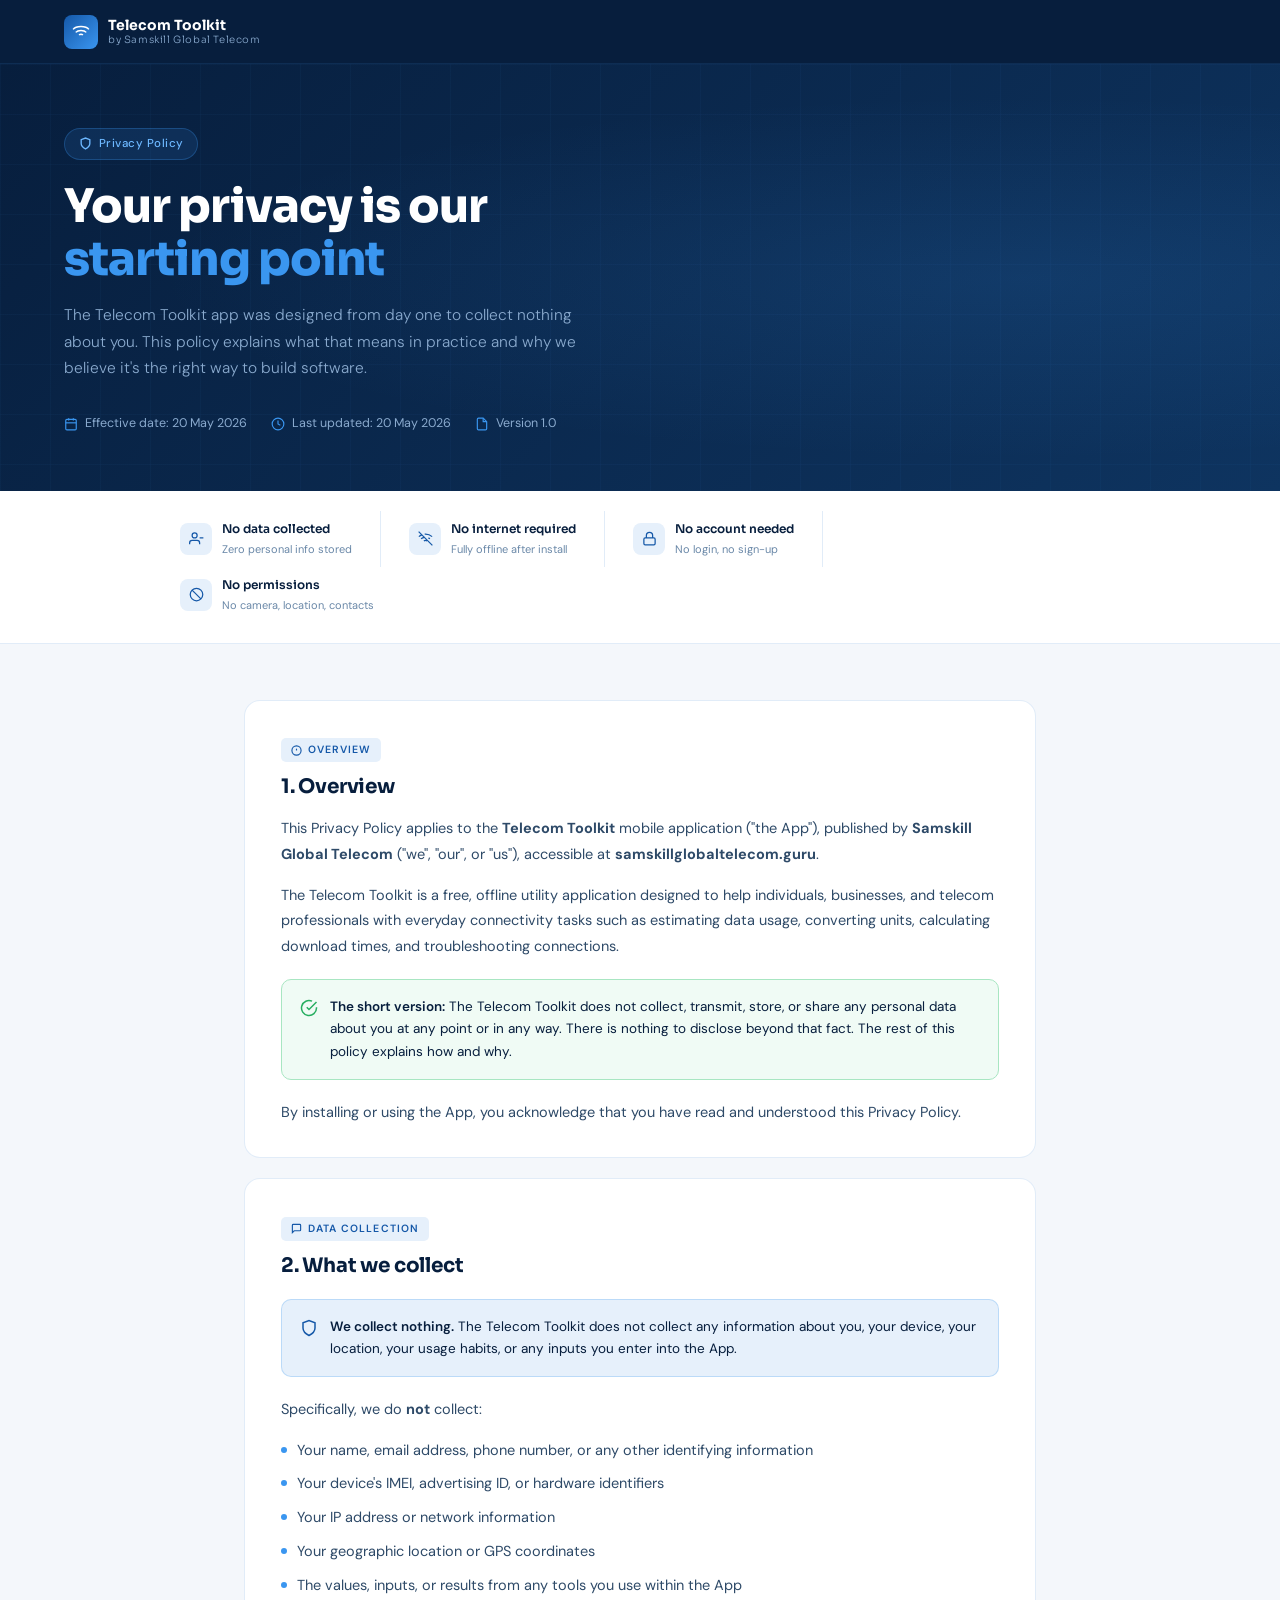
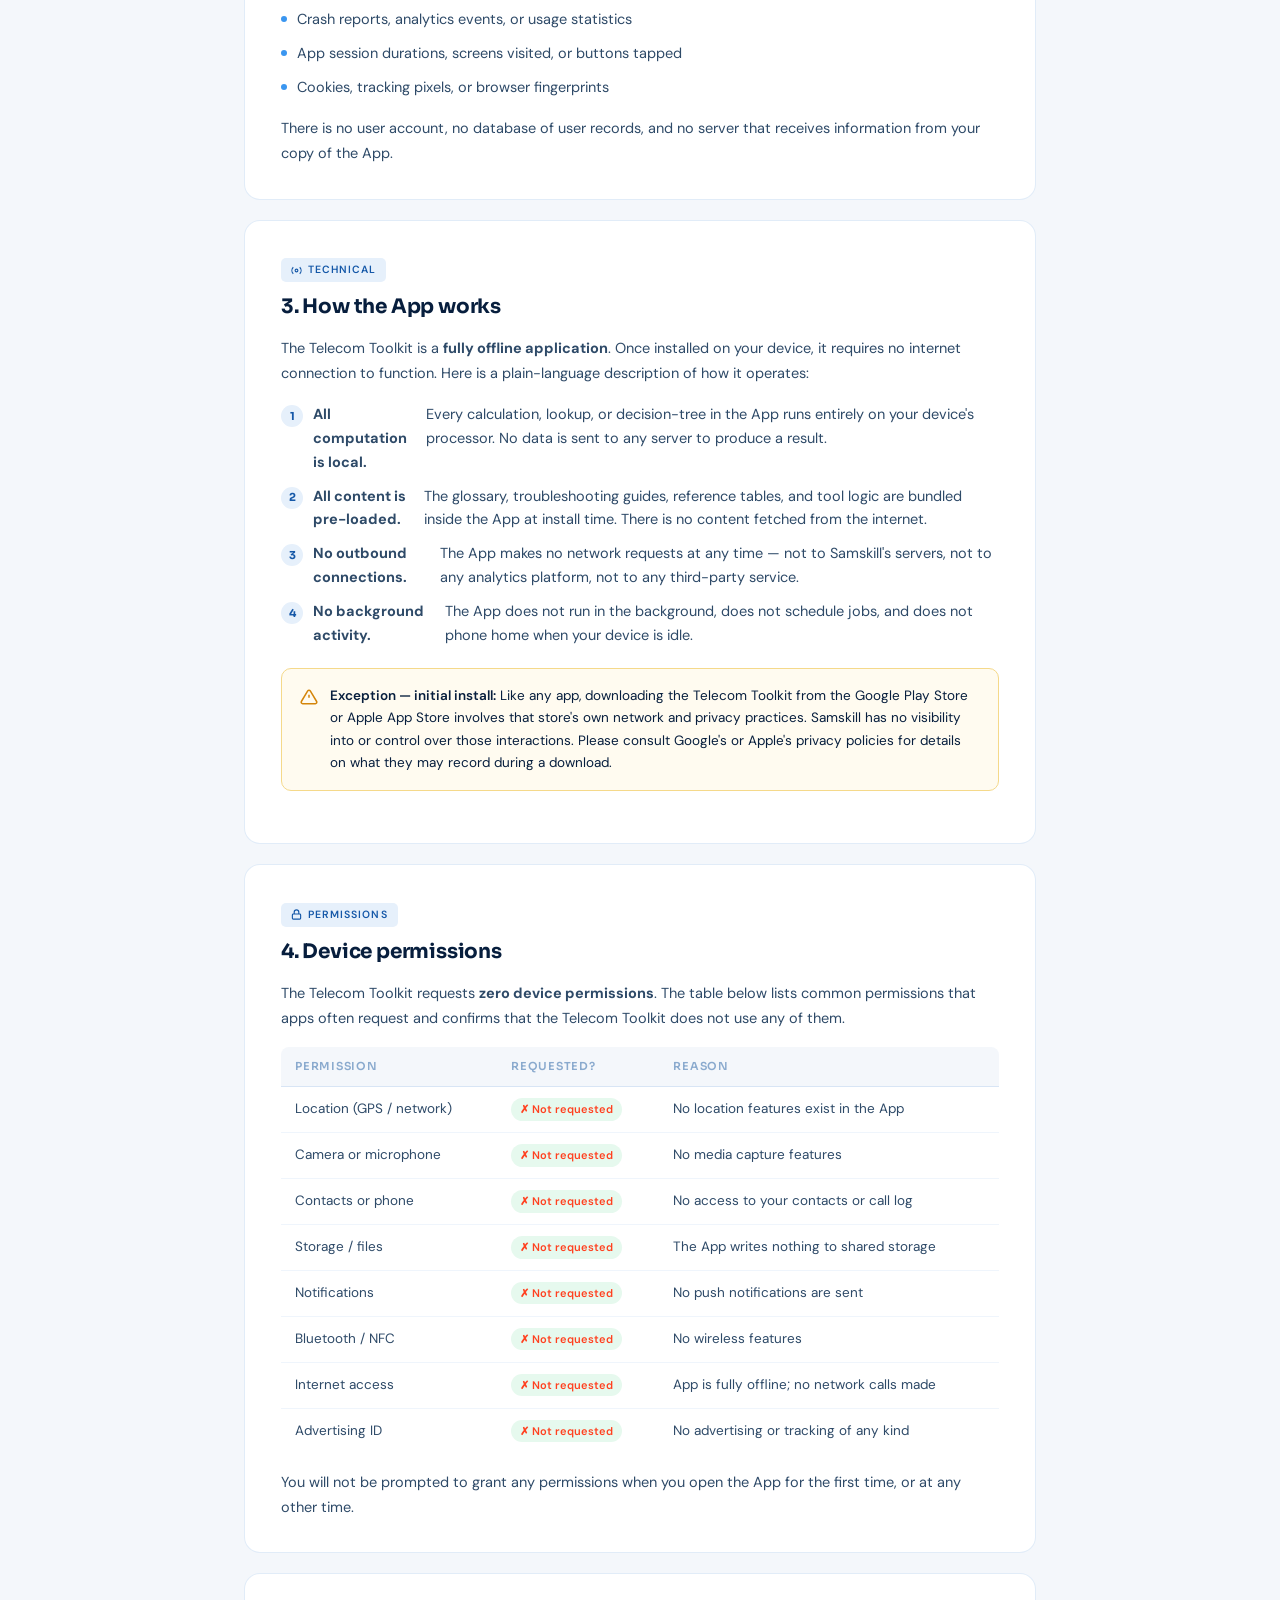
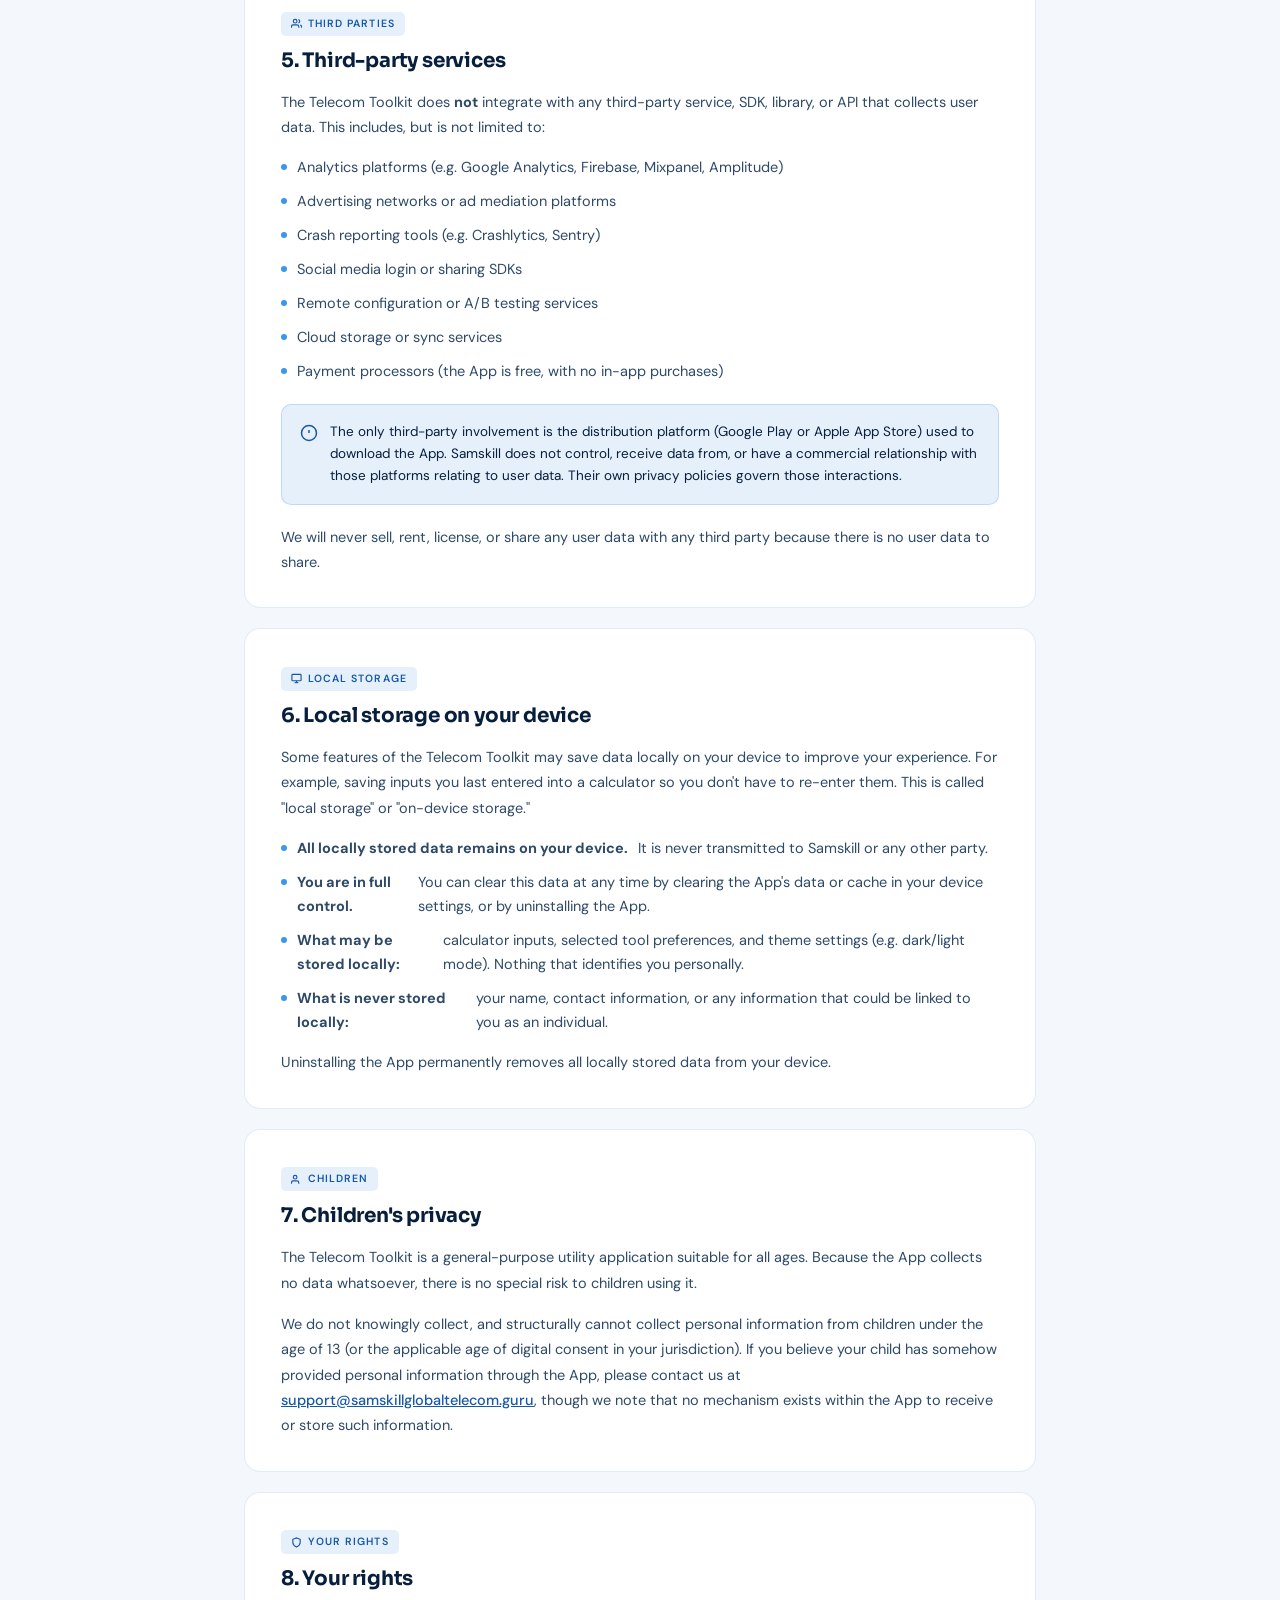
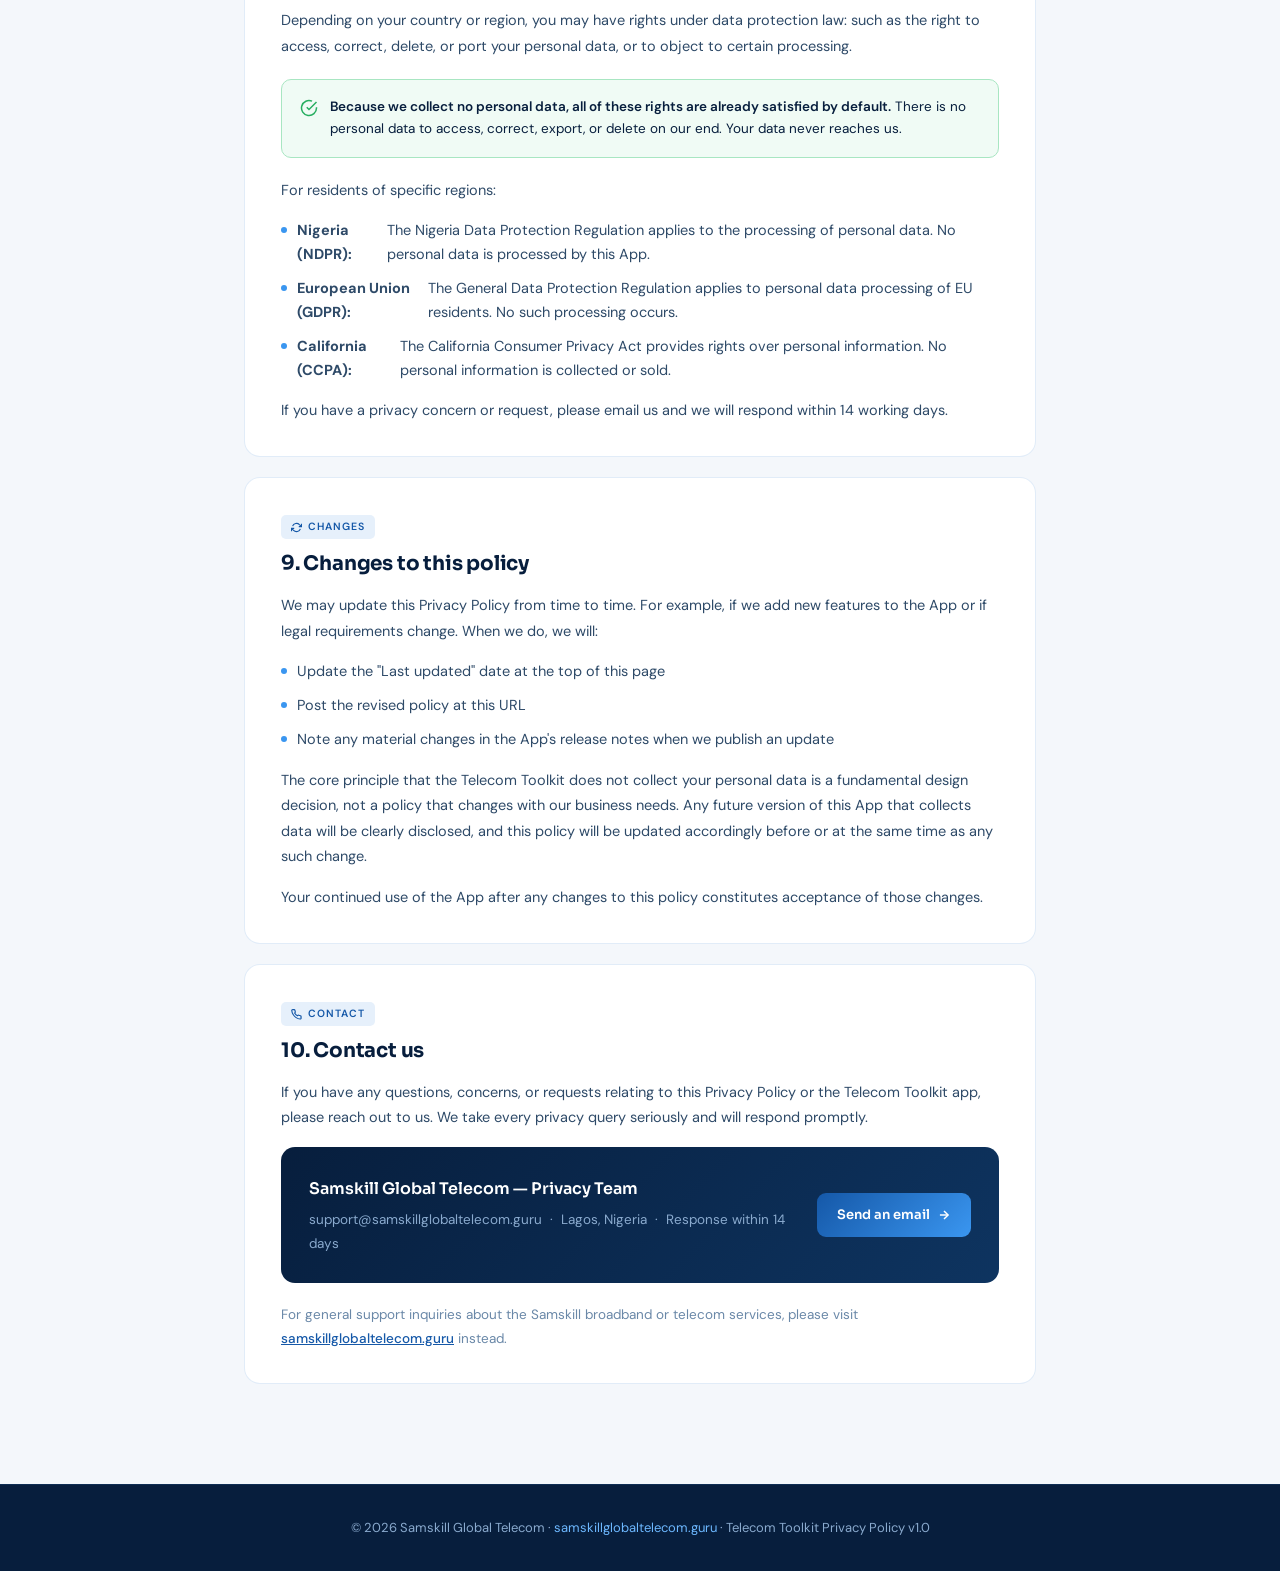
==== telecom-toolkit/privacy-policy.html @ 07af1a83 "Add files via upload" ====
<!doctype html>
<html lang="en">
  <head>
    <meta charset="UTF-8" />
    <meta name="viewport" content="width=device-width, initial-scale=1.0" />
    <title>Privacy Policy — Telecom Toolkit by Samskill Global Telecom</title>
    <link rel="preconnect" href="https://fonts.googleapis.com" />
    <link
      href="https://fonts.googleapis.com/css2?family=Sora:wght@300;400;500;600;700;800&family=DM+Sans:ital,wght@0,300;0,400;0,500;1,300&display=swap"
      rel="stylesheet"
    />
    <style>
      :root {
        --navy: #071e3d;
        --navy-mid: #0e3460;
        --blue: #1558a8;
        --blue-bright: #2373cc;
        --accent: #3a96f0;
        --accent-light: #6db8ff;
        --white: #ffffff;
        --off-white: #f4f7fb;
        --pale-blue: #e6f0fb;
        --text-body: #2e4a68;
        --text-muted: #8aaace;
        --border: rgba(53, 130, 210, 0.15);
        --green: #3ed97e;
      }

      *,
      *::before,
      *::after {
        box-sizing: border-box;
        margin: 0;
        padding: 0;
      }
      html {
        scroll-behavior: smooth;
      }

      body {
        font-family: "DM Sans", sans-serif;
        background: var(--off-white);
        color: var(--text-body);
        line-height: 1.7;
        overflow-x: hidden;
      }

      h1,
      h2,
      h3,
      h4,
      h5 {
        font-family: "Sora", sans-serif;
      }

      /* ── NAV ── */
      nav {
        background: var(--navy);
        padding: 0 5%;
        height: 64px;
        display: flex;
        align-items: center;
        justify-content: space-between;
        border-bottom: 1px solid var(--border);
        position: sticky;
        top: 0;
        z-index: 50;
      }
      .nav-logo {
        display: flex;
        align-items: center;
        gap: 10px;
        text-decoration: none;
      }
      .nav-logo-icon {
        width: 34px;
        height: 34px;
        border-radius: 8px;
        background: linear-gradient(135deg, var(--blue), var(--accent));
        display: flex;
        align-items: center;
        justify-content: center;
      }
      .nav-logo-icon svg {
        width: 18px;
        height: 18px;
        stroke: white;
        fill: none;
        stroke-width: 2;
      }
      .nav-logo-text {
        font-family: "Sora", sans-serif;
        font-size: 14px;
        font-weight: 700;
        color: white;
        line-height: 1.2;
      }
      .nav-logo-text span {
        display: block;
        font-size: 10px;
        font-weight: 300;
        color: var(--text-muted);
        letter-spacing: 0.06em;
      }
      .nav-back {
        display: flex;
        align-items: center;
        gap: 6px;
        font-size: 13px;
        color: var(--text-muted);
        text-decoration: none;
        transition: color 0.2s;
      }
      .nav-back:hover {
        color: white;
      }
      .nav-back svg {
        width: 14px;
        height: 14px;
        stroke: currentColor;
        fill: none;
        stroke-width: 2.5;
      }

      /* ── HERO BANNER ── */
      .hero-banner {
        background: linear-gradient(
          135deg,
          var(--navy) 0%,
          var(--navy-mid) 100%
        );
        padding: 64px 5% 56px;
        position: relative;
        overflow: hidden;
      }
      .hero-banner::before {
        content: "";
        position: absolute;
        inset: 0;
        background:
          radial-gradient(
            ellipse at 80% 50%,
            rgba(58, 150, 240, 0.12) 0%,
            transparent 60%
          ),
          linear-gradient(rgba(58, 150, 240, 0.04) 1px, transparent 1px),
          linear-gradient(90deg, rgba(58, 150, 240, 0.04) 1px, transparent 1px);
        background-size:
          auto,
          50px 50px,
          50px 50px;
        pointer-events: none;
      }

      .hero-inner {
        position: relative;
        z-index: 1;
        max-width: 780px;
      }

      .hero-chip {
        display: inline-flex;
        align-items: center;
        gap: 7px;
        background: rgba(58, 150, 240, 0.12);
        border: 1px solid rgba(58, 150, 240, 0.28);
        border-radius: 100px;
        padding: 5px 14px;
        font-size: 11.5px;
        font-weight: 500;
        color: var(--accent-light);
        margin-bottom: 1.25rem;
        letter-spacing: 0.04em;
      }
      .hero-chip svg {
        width: 13px;
        height: 13px;
        stroke: var(--accent-light);
        fill: none;
        stroke-width: 2.5;
      }

      .hero-banner h1 {
        font-size: clamp(1.9rem, 4vw, 2.9rem);
        font-weight: 800;
        color: white;
        line-height: 1.15;
        letter-spacing: -0.02em;
        margin-bottom: 1rem;
      }
      .hero-banner h1 span {
        color: var(--accent);
      }

      .hero-banner p {
        font-size: 15.5px;
        color: var(--text-muted);
        max-width: 520px;
        line-height: 1.7;
        font-weight: 300;
        margin-bottom: 2rem;
      }

      .hero-meta {
        display: flex;
        gap: 24px;
        flex-wrap: wrap;
      }
      .hero-meta-item {
        display: flex;
        align-items: center;
        gap: 7px;
        font-size: 12.5px;
        color: var(--text-muted);
      }
      .hero-meta-item svg {
        width: 14px;
        height: 14px;
        stroke: var(--accent);
        fill: none;
        stroke-width: 2;
      }

      /* ── ZERO DATA BANNER ── */
      .zero-data-bar {
        background: white;
        border-bottom: 1px solid var(--border);
        padding: 0 5%;
      }
      .zero-data-inner {
        max-width: 920px;
        margin: 0 auto;
        padding: 20px 0;
        display: flex;
        gap: 0;
        flex-wrap: wrap;
      }
      .zd-item {
        display: flex;
        align-items: center;
        gap: 10px;
        padding: 8px 28px 8px 0;
        margin-right: 28px;
        border-right: 1px solid var(--border);
        flex-shrink: 0;
      }
      .zd-item:last-child {
        border-right: none;
      }
      .zd-icon {
        width: 32px;
        height: 32px;
        border-radius: 8px;
        background: var(--pale-blue);
        display: flex;
        align-items: center;
        justify-content: center;
        flex-shrink: 0;
      }
      .zd-icon svg {
        width: 15px;
        height: 15px;
        stroke: var(--blue);
        fill: none;
        stroke-width: 2;
      }
      .zd-label {
        font-family: "Sora", sans-serif;
        font-size: 12px;
        font-weight: 600;
        color: var(--navy);
      }
      .zd-sub {
        font-size: 11px;
        color: #6a88a8;
        margin-top: 1px;
      }

      /* ── LAYOUT ── */
      .page-body {
        max-width: 920px;
        margin: 0 auto;
        padding: 56px 5% 80px;
      }

      /* ── CONTENT ── */
      .content {
        animation: fadeUp 0.5s 0.1s ease both;
      }

      /* Section wrappers */
      .policy-section {
        background: white;
        border: 1px solid var(--border);
        border-radius: 16px;
        padding: 36px 36px 32px;
        margin-bottom: 20px;
        scroll-margin-top: 88px;
      }

      .section-tag {
        display: inline-flex;
        align-items: center;
        gap: 6px;
        font-size: 10.5px;
        font-weight: 600;
        letter-spacing: 0.1em;
        text-transform: uppercase;
        color: var(--blue);
        background: var(--pale-blue);
        border-radius: 5px;
        padding: 3px 10px;
        margin-bottom: 12px;
      }
      .section-tag svg {
        width: 11px;
        height: 11px;
        stroke: currentColor;
        fill: none;
        stroke-width: 2.5;
      }

      .policy-section h2 {
        font-size: 1.25rem;
        font-weight: 700;
        color: var(--navy);
        margin-bottom: 1rem;
        line-height: 1.3;
        letter-spacing: -0.01em;
      }

      .policy-section p {
        font-size: 14.5px;
        color: var(--text-body);
        line-height: 1.75;
        margin-bottom: 1rem;
      }
      .policy-section p:last-child {
        margin-bottom: 0;
      }

      .policy-section ul,
      .policy-section ol {
        padding-left: 0;
        list-style: none;
        display: flex;
        flex-direction: column;
        gap: 10px;
        margin-bottom: 1rem;
      }
      .policy-section ul li,
      .policy-section ol li {
        display: flex;
        gap: 10px;
        align-items: flex-start;
        font-size: 14.5px;
        color: var(--text-body);
        line-height: 1.65;
      }
      .policy-section ul li::before {
        content: "";
        width: 6px;
        height: 6px;
        border-radius: 50%;
        background: var(--accent);
        flex-shrink: 0;
        margin-top: 8px;
      }
      .policy-section ol {
        counter-reset: item;
      }
      .policy-section ol li {
        counter-increment: item;
      }
      .policy-section ol li::before {
        content: counter(item);
        font-family: "Sora", sans-serif;
        font-size: 11px;
        font-weight: 700;
        color: var(--blue);
        background: var(--pale-blue);
        width: 22px;
        height: 22px;
        border-radius: 50%;
        display: flex;
        align-items: center;
        justify-content: center;
        flex-shrink: 0;
        margin-top: 2px;
      }

      /* Highlight / callout boxes */
      .callout {
        border-radius: 10px;
        padding: 16px 18px;
        margin: 1.25rem 0;
        display: flex;
        gap: 12px;
        align-items: flex-start;
      }
      .callout-green {
        background: #f0fbf5;
        border: 1px solid #a8e6c2;
      }
      .callout-blue {
        background: var(--pale-blue);
        border: 1px solid rgba(58, 150, 240, 0.25);
      }
      .callout-yellow {
        background: #fffbf0;
        border: 1px solid #f5d98a;
      }
      .callout-icon {
        flex-shrink: 0;
        margin-top: 2px;
      }
      .callout-icon svg {
        width: 18px;
        height: 18px;
        stroke-width: 2;
        fill: none;
      }
      .callout-green .callout-icon svg {
        stroke: #27ae60;
      }
      .callout-blue .callout-icon svg {
        stroke: var(--blue);
      }
      .callout-yellow .callout-icon svg {
        stroke: #d4850a;
      }
      .callout p {
        font-size: 13.5px;
        line-height: 1.65;
        margin: 0 !important;
        color: var(--navy);
      }
      .callout strong {
        font-weight: 600;
      }

      /* Tool permission table */
      .tool-table {
        width: 100%;
        border-collapse: collapse;
        margin: 1rem 0;
      }
      .tool-table th {
        font-family: "Sora", sans-serif;
        font-size: 11px;
        font-weight: 600;
        text-transform: uppercase;
        letter-spacing: 0.07em;
        color: var(--text-muted);
        background: var(--off-white);
        padding: 10px 14px;
        text-align: left;
        border-bottom: 1px solid var(--border);
      }
      .tool-table th:first-child {
        border-radius: 8px 0 0 0;
      }
      .tool-table th:last-child {
        border-radius: 0 8px 0 0;
      }
      .tool-table td {
        font-size: 13.5px;
        padding: 11px 14px;
        border-bottom: 1px solid rgba(53, 130, 210, 0.08);
        color: var(--text-body);
        vertical-align: top;
      }
      .tool-table tr:last-child td {
        border-bottom: none;
      }
      .tool-table tr:hover td {
        background: #fafcff;
      }

      .badge {
        display: inline-block;
        font-size: 11px;
        font-weight: 600;
        padding: 2px 9px;
        border-radius: 100px;
      }
      .badge-green {
        background: #e6f9ee;
        color: #1d7d48;
      }
      .badge-red {
        background: #e6f9ee;
        color: #ff4120;
      }
      .badge-grey {
        background: #eef2f6;
        color: #5a7090;
      }

      /* Contact section special */
      .contact-card {
        background: linear-gradient(135deg, var(--navy), var(--navy-mid));
        border-radius: 14px;
        padding: 28px;
        display: grid;
        grid-template-columns: 1fr auto;
        gap: 20px;
        align-items: center;
        margin-top: 1rem;
      }
      .contact-card h3 {
        font-size: 16px;
        font-weight: 600;
        color: white;
        margin-bottom: 6px;
      }
      .contact-card p {
        font-size: 13.5px;
        color: var(--text-muted);
        margin: 0 !important;
      }
      .contact-card a {
        display: inline-flex;
        align-items: center;
        gap: 7px;
        background: linear-gradient(135deg, var(--blue), var(--accent));
        color: white;
        text-decoration: none;
        border-radius: 9px;
        padding: 11px 20px;
        font-family: "Sora", sans-serif;
        font-size: 13px;
        font-weight: 600;
        white-space: nowrap;
        transition: opacity 0.2s;
      }
      .contact-card a:hover {
        opacity: 0.85;
      }
      .contact-card a svg {
        width: 14px;
        height: 14px;
        stroke: white;
        fill: none;
        stroke-width: 2.5;
      }

      /* ── FOOTER ── */
      .page-footer {
        background: var(--navy);
        border-top: 1px solid var(--border);
        padding: 32px 5%;
        text-align: center;
      }
      .page-footer p {
        font-size: 13px;
        color: var(--text-muted);
      }
      .page-footer a {
        color: var(--accent-light);
        text-decoration: none;
      }
      .page-footer a:hover {
        text-decoration: underline;
      }

      /* ── ANIMATIONS ── */
      @keyframes fadeUp {
        from {
          opacity: 0;
          transform: translateY(18px);
        }
        to {
          opacity: 1;
          transform: translateY(0);
        }
      }

      /* ── RESPONSIVE ── */
      @media (max-width: 760px) {
        .page-body {
          grid-template-columns: 1fr;
        }
        .toc {
          position: static;
        }
        .policy-section {
          padding: 24px 20px;
        }
        .contact-card {
          grid-template-columns: 1fr;
        }
        .zero-data-inner {
          gap: 12px;
        }
        .zd-item {
          border-right: none;
          padding-right: 0;
          margin-right: 0;
        }
      }
    </style>
  </head>
  <body>
    <!-- NAV -->
    <nav>
      <a href="#" class="nav-logo">
        <div class="nav-logo-icon">
          <svg viewBox="0 0 24 24">
            <path
              d="M1.5 8.5C5.4 3.5 18.6 3.5 22.5 8.5M5 12.5C7.8 9 16.2 9 19 12.5M9.5 16C10.8 14.5 13.2 14.5 14.5 16M12 20v.01"
            />
          </svg>
        </div>
        <div class="nav-logo-text">
          Telecom Toolkit
          <span>by Samskill Global Telecom</span>
        </div>
      </a>
    </nav>

    <!-- HERO BANNER -->
    <div class="hero-banner">
      <div class="hero-inner">
        <div class="hero-chip">
          <svg viewBox="0 0 24 24">
            <path d="M12 22s8-4 8-10V5l-8-3-8 3v7c0 6 8 10 8 10z" />
          </svg>
          Privacy Policy
        </div>
        <h1>Your privacy is our<br /><span>starting point</span></h1>
        <p>
          The Telecom Toolkit app was designed from day one to collect nothing
          about you. This policy explains what that means in practice and why
          we believe it's the right way to build software.
        </p>
        <div class="hero-meta">
          <div class="hero-meta-item">
            <svg viewBox="0 0 24 24">
              <rect x="3" y="4" width="18" height="18" rx="2" />
              <line x1="16" y1="2" x2="16" y2="6" />
              <line x1="8" y1="2" x2="8" y2="6" />
              <line x1="3" y1="10" x2="21" y2="10" />
            </svg>
            Effective date: 20 May 2026
          </div>
          <div class="hero-meta-item">
            <svg viewBox="0 0 24 24">
              <circle cx="12" cy="12" r="10" />
              <polyline points="12 6 12 12 16 14" />
            </svg>
            Last updated: 20 May 2026
          </div>
          <div class="hero-meta-item">
            <svg viewBox="0 0 24 24">
              <path
                d="M14 2H6a2 2 0 0 0-2 2v16a2 2 0 0 0 2 2h12a2 2 0 0 0 2-2V8z"
              />
              <polyline points="14 2 14 8 20 8" />
            </svg>
            Version 1.0
          </div>
        </div>
      </div>
    </div>

    <!-- ZERO DATA BAR -->
    <div class="zero-data-bar">
      <div class="zero-data-inner">
        <div class="zd-item">
          <div class="zd-icon">
            <svg viewBox="0 0 24 24">
              <path d="M17 21v-2a4 4 0 0 0-4-4H5a4 4 0 0 0-4 4v2" />
              <circle cx="9" cy="7" r="4" />
              <line x1="17" y1="11" x2="23" y2="11" />
            </svg>
          </div>
          <div>
            <div class="zd-label">No data collected</div>
            <div class="zd-sub">Zero personal info stored</div>
          </div>
        </div>
        <div class="zd-item">
          <div class="zd-icon">
            <svg viewBox="0 0 24 24">
              <line x1="1" y1="1" x2="23" y2="23" />
              <path
                d="M16.72 11.06A10.94 10.94 0 0 1 19 12.55M5 12.55a10.94 10.94 0 0 1 5.17-2.39M10.71 5.05A16 16 0 0 1 22.56 9M1.42 9a15.91 15.91 0 0 1 4.7-2.88M10.71 5.05A16 16 0 0 1 22.56 9M1.42 9a15.91 15.91 0 0 1 4.7-2.88M9.5 16C10.8 14.5 13.2 14.5 14.5 16"
              />
            </svg>
          </div>
          <div>
            <div class="zd-label">No internet required</div>
            <div class="zd-sub">Fully offline after install</div>
          </div>
        </div>
        <div class="zd-item">
          <div class="zd-icon">
            <svg viewBox="0 0 24 24">
              <rect x="3" y="11" width="18" height="11" rx="2" />
              <path d="M7 11V7a5 5 0 0 1 10 0v4" />
            </svg>
          </div>
          <div>
            <div class="zd-label">No account needed</div>
            <div class="zd-sub">No login, no sign-up</div>
          </div>
        </div>
        <div class="zd-item">
          <div class="zd-icon">
            <svg viewBox="0 0 24 24">
              <circle cx="12" cy="12" r="10" />
              <line x1="4.93" y1="4.93" x2="19.07" y2="19.07" />
            </svg>
          </div>
          <div>
            <div class="zd-label">No permissions</div>
            <div class="zd-sub">No camera, location, contacts</div>
          </div>
        </div>
      </div>
    </div>

    <!-- MAIN BODY -->
    <div class="page-body">
      <!-- CONTENT -->
      <main class="content">
        <!-- 1. OVERVIEW -->
        <div class="policy-section" id="overview">
          <div class="section-tag">
            <svg viewBox="0 0 24 24">
              <circle cx="12" cy="12" r="10" />
              <line x1="12" y1="8" x2="12" y2="12" />
              <line x1="12" y1="16" x2="12.01" y2="16" />
            </svg>
            Overview
          </div>
          <h2>1. Overview</h2>
          <p>
            This Privacy Policy applies to the
            <strong>Telecom Toolkit</strong> mobile application ("the
            App"), published by <strong>Samskill Global Telecom</strong> ("we",
            "our", or "us"), accessible at
            <strong>samskillglobaltelecom.guru</strong>.
          </p>
          <p>
            The Telecom Toolkit is a free, offline utility application designed
            to help individuals, businesses, and telecom professionals with
            everyday connectivity tasks such as estimating data usage,
            converting units, calculating download times, and troubleshooting
            connections.
          </p>

          <div class="callout callout-green">
            <div class="callout-icon">
              <svg viewBox="0 0 24 24">
                <path d="M22 11.08V12a10 10 0 1 1-5.93-9.14" />
                <polyline points="22 4 12 14.01 9 11.01" />
              </svg>
            </div>
            <p>
              <strong>The short version:</strong> The Telecom Toolkit does not
              collect, transmit, store, or share any personal data about you
              at any point or in any way. There is nothing to disclose beyond that
              fact. The rest of this policy explains how and why.
            </p>
          </div>

          <p>
            By installing or using the App, you acknowledge that you have read
            and understood this Privacy Policy.
          </p>
        </div>

        <!-- 2. WHAT WE COLLECT -->
        <div class="policy-section" id="what-we-collect">
          <div class="section-tag">
            <svg viewBox="0 0 24 24">
              <path
                d="M21 15a2 2 0 0 1-2 2H7l-4 4V5a2 2 0 0 1 2-2h14a2 2 0 0 1 2 2z"
              />
            </svg>
            Data collection
          </div>
          <h2>2. What we collect</h2>

          <div class="callout callout-blue">
            <div class="callout-icon">
              <svg viewBox="0 0 24 24">
                <path d="M12 22s8-4 8-10V5l-8-3-8 3v7c0 6 8 10 8 10z" />
              </svg>
            </div>
            <p>
              <strong>We collect nothing.</strong> The Telecom Toolkit does not
              collect any information about you, your device, your location,
              your usage habits, or any inputs you enter into the App.
            </p>
          </div>

          <p>Specifically, we do <strong>not</strong> collect:</p>
          <ul>
            <li>
              Your name, email address, phone number, or any other identifying
              information
            </li>
            <li>Your device's IMEI, advertising ID, or hardware identifiers</li>
            <li>Your IP address or network information</li>
            <li>Your geographic location or GPS coordinates</li>
            <li>
              The values, inputs, or results from any tools you use within the
              App
            </li>
            <li>Crash reports, analytics events, or usage statistics</li>
            <li>App session durations, screens visited, or buttons tapped</li>
            <li>Cookies, tracking pixels, or browser fingerprints</li>
          </ul>

          <p>
            There is no user account, no database of user records, and no server
            that receives information from your copy of the App.
          </p>
        </div>

        <!-- 3. HOW THE APP WORKS -->
        <div class="policy-section" id="how-app-works">
          <div class="section-tag">
            <svg viewBox="0 0 24 24">
              <circle cx="12" cy="12" r="3" />
              <path
                d="M19.07 4.93a10 10 0 0 1 0 14.14M4.93 4.93a10 10 0 0 0 0 14.14"
              />
            </svg>
            Technical
          </div>
          <h2>3. How the App works</h2>
          <p>
            The Telecom Toolkit is a <strong>fully offline application</strong>.
            Once installed on your device, it requires no internet connection to
            function. Here is a plain-language description of how it operates:
          </p>

          <ol>
            <li>
              <strong>All computation is local.</strong> Every calculation,
              lookup, or decision-tree in the App runs entirely on your device's
              processor. No data is sent to any server to produce a result.
            </li>
            <li>
              <strong>All content is pre-loaded.</strong> The glossary,
              troubleshooting guides, reference tables, and tool logic are
              bundled inside the App at install time. There is no content
              fetched from the internet.
            </li>
            <li>
              <strong>No outbound connections.</strong> The App makes no network
              requests at any time — not to Samskill's servers, not to any
              analytics platform, not to any third-party service.
            </li>
            <li>
              <strong>No background activity.</strong> The App does not run in
              the background, does not schedule jobs, and does not phone home
              when your device is idle.
            </li>
          </ol>

          <div class="callout callout-yellow">
            <div class="callout-icon">
              <svg viewBox="0 0 24 24">
                <path
                  d="M10.29 3.86L1.82 18a2 2 0 0 0 1.71 3h16.94a2 2 0 0 0 1.71-3L13.71 3.86a2 2 0 0 0-3.42 0z"
                />
                <line x1="12" y1="9" x2="12" y2="13" />
                <line x1="12" y1="17" x2="12.01" y2="17" />
              </svg>
            </div>
            <p>
              <strong>Exception — initial install:</strong> Like any app,
              downloading the Telecom Toolkit from the Google Play Store or
              Apple App Store involves that store's own network and privacy
              practices. Samskill has no visibility into or control over those
              interactions. Please consult Google's or Apple's privacy policies
              for details on what they may record during a download.
            </p>
          </div>
        </div>

        <!-- 4. PERMISSIONS -->
        <div class="policy-section" id="permissions">
          <div class="section-tag">
            <svg viewBox="0 0 24 24">
              <rect x="3" y="11" width="18" height="11" rx="2" />
              <path d="M7 11V7a5 5 0 0 1 10 0v4" />
            </svg>
            Permissions
          </div>
          <h2>4. Device permissions</h2>
          <p>
            The Telecom Toolkit requests
            <strong>zero device permissions</strong>. The table below lists
            common permissions that apps often request and confirms that the
            Telecom Toolkit does not use any of them.
          </p>

          <table class="tool-table">
            <thead>
              <tr>
                <th>Permission</th>
                <th>Requested?</th>
                <th>Reason</th>
              </tr>
            </thead>
            <tbody>
              <tr>
                <td>Location (GPS / network)</td>
                <td><span class="badge badge-red">✗ Not requested</span></td>
                <td>No location features exist in the App</td>
              </tr>
              <tr>
                <td>Camera or microphone</td>
                <td><span class="badge badge-red">✗ Not requested</span></td>
                <td>No media capture features</td>
              </tr>
              <tr>
                <td>Contacts or phone</td>
                <td><span class="badge badge-red">✗ Not requested</span></td>
                <td>No access to your contacts or call log</td>
              </tr>
              <tr>
                <td>Storage / files</td>
                <td><span class="badge badge-red">✗ Not requested</span></td>
                <td>The App writes nothing to shared storage</td>
              </tr>
              <tr>
                <td>Notifications</td>
                <td><span class="badge badge-red">✗ Not requested</span></td>
                <td>No push notifications are sent</td>
              </tr>
              <tr>
                <td>Bluetooth / NFC</td>
                <td><span class="badge badge-red">✗ Not requested</span></td>
                <td>No wireless features</td>
              </tr>
              <tr>
                <td>Internet access</td>
                <td><span class="badge badge-red">✗ Not requested</span></td>
                <td>App is fully offline; no network calls made</td>
              </tr>
              <tr>
                <td>Advertising ID</td>
                <td><span class="badge badge-red">✗ Not requested</span></td>
                <td>No advertising or tracking of any kind</td>
              </tr>
            </tbody>
          </table>

          <p>
            You will not be prompted to grant any permissions when you open the
            App for the first time, or at any other time.
          </p>
        </div>

        <!-- 5. THIRD PARTIES -->
        <div class="policy-section" id="third-parties">
          <div class="section-tag">
            <svg viewBox="0 0 24 24">
              <path d="M17 21v-2a4 4 0 0 0-4-4H5a4 4 0 0 0-4 4v2" />
              <circle cx="9" cy="7" r="4" />
              <path d="M23 21v-2a4 4 0 0 0-3-3.87M16 3.13a4 4 0 0 1 0 7.75" />
            </svg>
            Third parties
          </div>
          <h2>5. Third-party services</h2>
          <p>
            The Telecom Toolkit does <strong>not</strong> integrate with any
            third-party service, SDK, library, or API that collects user data.
            This includes, but is not limited to:
          </p>
          <ul>
            <li>
              Analytics platforms (e.g. Google Analytics, Firebase, Mixpanel,
              Amplitude)
            </li>
            <li>Advertising networks or ad mediation platforms</li>
            <li>Crash reporting tools (e.g. Crashlytics, Sentry)</li>
            <li>Social media login or sharing SDKs</li>
            <li>Remote configuration or A/B testing services</li>
            <li>Cloud storage or sync services</li>
            <li>
              Payment processors (the App is free, with no in-app purchases)
            </li>
          </ul>

          <div class="callout callout-blue">
            <div class="callout-icon">
              <svg viewBox="0 0 24 24">
                <circle cx="12" cy="12" r="10" />
                <line x1="12" y1="8" x2="12" y2="12" />
                <line x1="12" y1="16" x2="12.01" y2="16" />
              </svg>
            </div>
            <p>
              The only third-party involvement is the distribution platform
              (Google Play or Apple App Store) used to download the App.
              Samskill does not control, receive data from, or have a commercial
              relationship with those platforms relating to user data. Their own
              privacy policies govern those interactions.
            </p>
          </div>

          <p>
            We will never sell, rent, license, or share any user data with any
            third party because there is no user data to share.
          </p>
        </div>

        <!-- 6. LOCAL STORAGE -->
        <div class="policy-section" id="local-storage">
          <div class="section-tag">
            <svg viewBox="0 0 24 24">
              <rect x="2" y="3" width="20" height="14" rx="2" />
              <line x1="8" y1="21" x2="16" y2="21" />
              <line x1="12" y1="17" x2="12" y2="21" />
            </svg>
            Local storage
          </div>
          <h2>6. Local storage on your device</h2>
          <p>
            Some features of the Telecom Toolkit may save data locally on your
            device to improve your experience. For example, saving inputs you
            last entered into a calculator so you don't have to re-enter them.
            This is called "local storage" or "on-device storage."
          </p>
          <ul>
            <li>
              <strong>All locally stored data remains on your device.</strong>
              It is never transmitted to Samskill or any other party.
            </li>
            <li>
              <strong>You are in full control.</strong> You can clear this data
              at any time by clearing the App's data or cache in your device
              settings, or by uninstalling the App.
            </li>
            <li>
              <strong>What may be stored locally:</strong> calculator inputs,
              selected tool preferences, and theme settings (e.g. dark/light
              mode). Nothing that identifies you personally.
            </li>
            <li>
              <strong>What is never stored locally:</strong> your name, contact
              information, or any information that could be linked to you as an
              individual.
            </li>
          </ul>
          <p>
            Uninstalling the App permanently removes all locally stored data
            from your device.
          </p>
        </div>

        <!-- 7. CHILDREN -->
        <div class="policy-section" id="children">
          <div class="section-tag">
            <svg viewBox="0 0 24 24">
              <path d="M17 21v-2a4 4 0 0 0-4-4H5a4 4 0 0 0-4 4v2" />
              <circle cx="9" cy="7" r="4" />
            </svg>
            Children
          </div>
          <h2>7. Children's privacy</h2>
          <p>
            The Telecom Toolkit is a general-purpose utility application
            suitable for all ages. Because the App collects no data whatsoever,
            there is no special risk to children using it.
          </p>
          <p>
            We do not knowingly collect, and structurally cannot collect
            personal information from children under the age of 13 (or the
            applicable age of digital consent in your jurisdiction). If you
            believe your child has somehow provided personal information through
            the App, please contact us at
            <a
              href="mailto:support@samskillglobaltelecom.guru"
              style="color: var(--blue); font-weight: 500"
              >support@samskillglobaltelecom.guru</a
            >, though we note that no mechanism exists within the App to receive
            or store such information.
          </p>
        </div>

        <!-- 8. YOUR RIGHTS -->
        <div class="policy-section" id="your-rights">
          <div class="section-tag">
            <svg viewBox="0 0 24 24">
              <path d="M12 22s8-4 8-10V5l-8-3-8 3v7c0 6 8 10 8 10z" />
            </svg>
            Your rights
          </div>
          <h2>8. Your rights</h2>
          <p>
            Depending on your country or region, you may have rights under data
            protection law: such as the right to access, correct, delete, or
            port your personal data, or to object to certain processing.
          </p>

          <div class="callout callout-green">
            <div class="callout-icon">
              <svg viewBox="0 0 24 24">
                <path d="M22 11.08V12a10 10 0 1 1-5.93-9.14" />
                <polyline points="22 4 12 14.01 9 11.01" />
              </svg>
            </div>
            <p>
              <strong
                >Because we collect no personal data, all of these rights are
                already satisfied by default.</strong
              >
              There is no personal data to access, correct, export, or delete on
              our end. Your data never reaches us.
            </p>
          </div>

          <p>For residents of specific regions:</p>
          <ul>
            <li>
              <strong>Nigeria (NDPR):</strong> The Nigeria Data Protection
              Regulation applies to the processing of personal data. No personal
              data is processed by this App.
            </li>
            <li>
              <strong>European Union (GDPR):</strong> The General Data
              Protection Regulation applies to personal data processing of EU
              residents. No such processing occurs.
            </li>
            <li>
              <strong>California (CCPA):</strong> The California Consumer
              Privacy Act provides rights over personal information. No personal
              information is collected or sold.
            </li>
          </ul>
          <p>
            If you have a privacy concern or request, please email us and we
            will respond within 14 working days.
          </p>
        </div>

        <!-- 9. CHANGES -->
        <div class="policy-section" id="changes">
          <div class="section-tag">
            <svg viewBox="0 0 24 24">
              <polyline points="23 4 23 10 17 10" />
              <polyline points="1 20 1 14 7 14" />
              <path
                d="M3.51 9a9 9 0 0 1 14.85-3.36L23 10M1 14l4.64 4.36A9 9 0 0 0 20.49 15"
              />
            </svg>
            Changes
          </div>
          <h2>9. Changes to this policy</h2>
          <p>
            We may update this Privacy Policy from time to time. For example,
            if we add new features to the App or if legal requirements change.
            When we do, we will:
          </p>
          <ul>
            <li>Update the "Last updated" date at the top of this page</li>
            <li>Post the revised policy at this URL</li>
            <li>
              Note any material changes in the App's release notes when we
              publish an update
            </li>
          </ul>
          <p>
            The core principle that the Telecom Toolkit does not collect your
            personal data is a fundamental design decision, not a policy that
            changes with our business needs. Any future version of this App that
            collects data will be clearly disclosed, and this policy will be
            updated accordingly before or at the same time as any such change.
          </p>
          <p>
            Your continued use of the App after any changes to this policy
            constitutes acceptance of those changes.
          </p>
        </div>

        <!-- 10. CONTACT -->
        <div class="policy-section" id="contact">
          <div class="section-tag">
            <svg viewBox="0 0 24 24">
              <path
                d="M22 16.92v3a2 2 0 0 1-2.18 2 19.79 19.79 0 0 1-8.63-3.07A19.5 19.5 0 0 1 4.69 12a19.79 19.79 0 0 1-3.07-8.67A2 2 0 0 1 3.6 1.27h3a2 2 0 0 1 2 1.72c.127.96.361 1.903.7 2.81a2 2 0 0 1-.45 2.11L7.91 8.91a16 16 0 0 0 6 6l.92-.92a2 2 0 0 1 2.11-.45c.907.339 1.85.573 2.81.7A2 2 0 0 1 21.73 16.92z"
              />
            </svg>
            Contact
          </div>
          <h2>10. Contact us</h2>
          <p>
            If you have any questions, concerns, or requests relating to this
            Privacy Policy or the Telecom Toolkit app, please reach out to us.
            We take every privacy query seriously and will respond promptly.
          </p>

          <div class="contact-card">
            <div>
              <h3>Samskill Global Telecom — Privacy Team</h3>
              <p>
                support@samskillglobaltelecom.guru &nbsp;·&nbsp; Lagos, Nigeria
                &nbsp;·&nbsp; Response within 14 days
              </p>
            </div>
            <a href="mailto:support@samskillglobaltelecom.guru">
              Send an email
              <svg viewBox="0 0 24 24">
                <line x1="5" y1="12" x2="19" y2="12" />
                <polyline points="12 5 19 12 12 19" />
              </svg>
            </a>
          </div>

          <p style="margin-top: 1.25rem; font-size: 13.5px; color: #6a88a8">
            For general support inquiries about the Samskill broadband or
            telecom services, please visit
            <a
              href="../index.html"
              style="color: var(--blue); font-weight: 500"
              >samskillglobaltelecom.guru</a
            >
            instead.
          </p>
        </div>
      </main>
    </div>

    <!-- FOOTER -->
    <footer class="page-footer">
      <p>
        © 2026 Samskill Global Telecom ·
        <a href="samskill_landing_page.html">samskillglobaltelecom.guru</a> ·
        Telecom Toolkit Privacy Policy v1.0
      </p>
    </footer>

    <script>
      // Active TOC link on scroll
      const sections = document.querySelectorAll(".policy-section");
      const tocLinks = document.querySelectorAll(".toc-list a");

      const obs = new IntersectionObserver(
        (entries) => {
          entries.forEach((entry) => {
            if (entry.isIntersecting) {
              tocLinks.forEach((a) => a.classList.remove("active"));
              const id = entry.target.id;
              const active = document.querySelector(
                `.toc-list a[href="#${id}"]`,
              );
              if (active) active.classList.add("active");
            }
          });
        },
        { rootMargin: "-20% 0px -60% 0px" },
      );

      sections.forEach((s) => obs.observe(s));
    </script>
  </body>
</html>
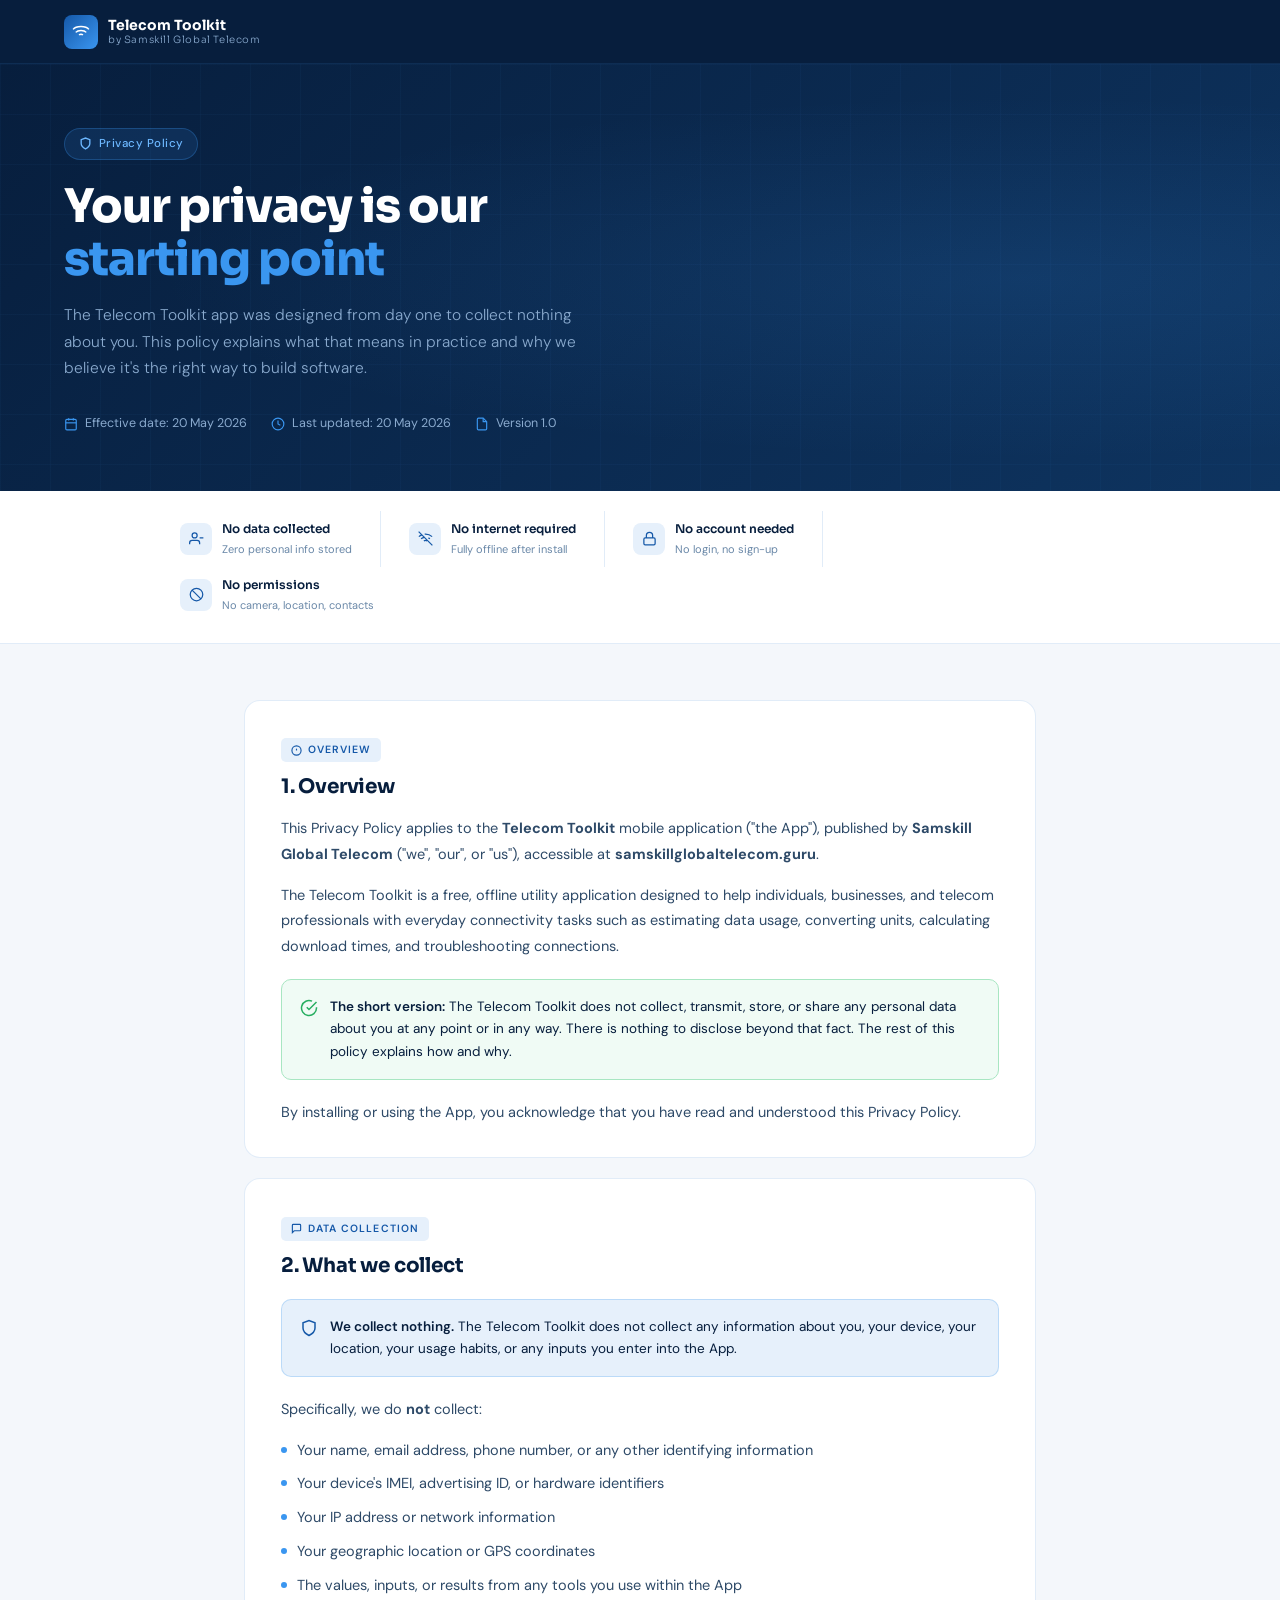
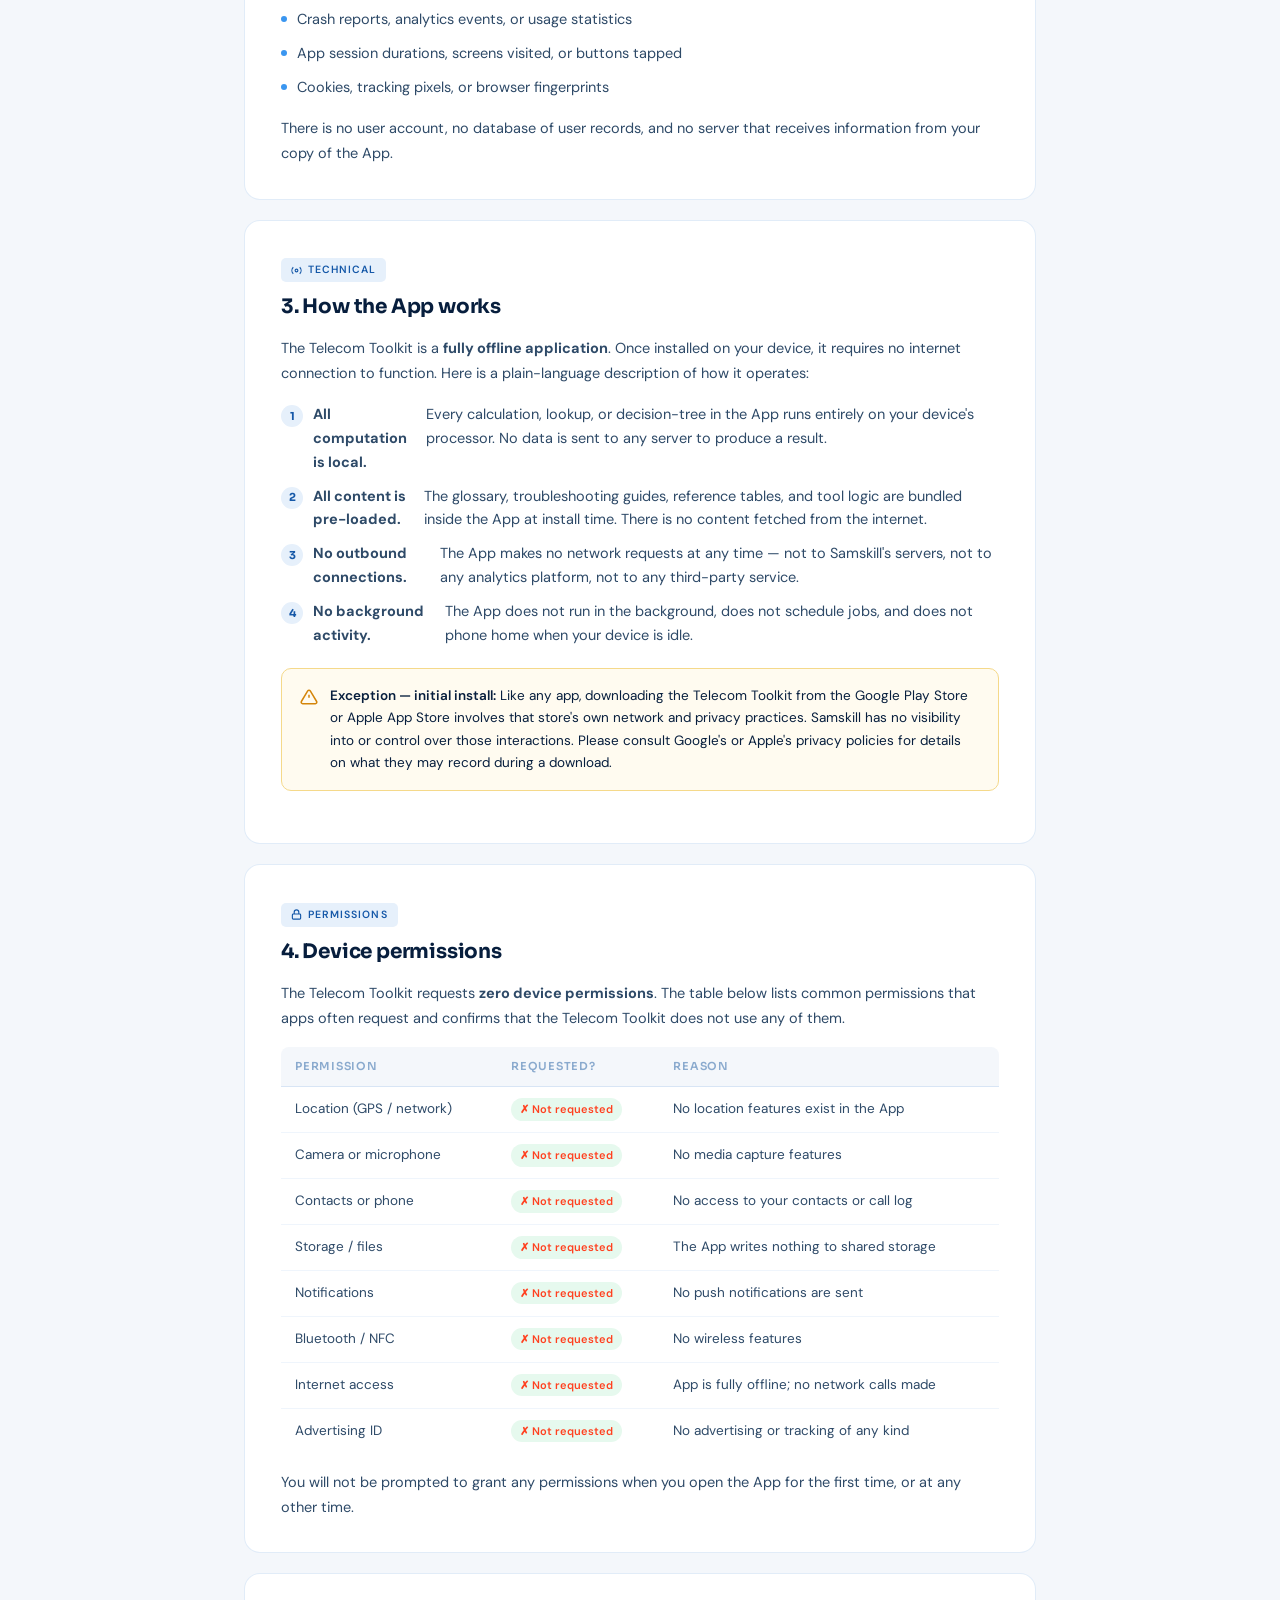
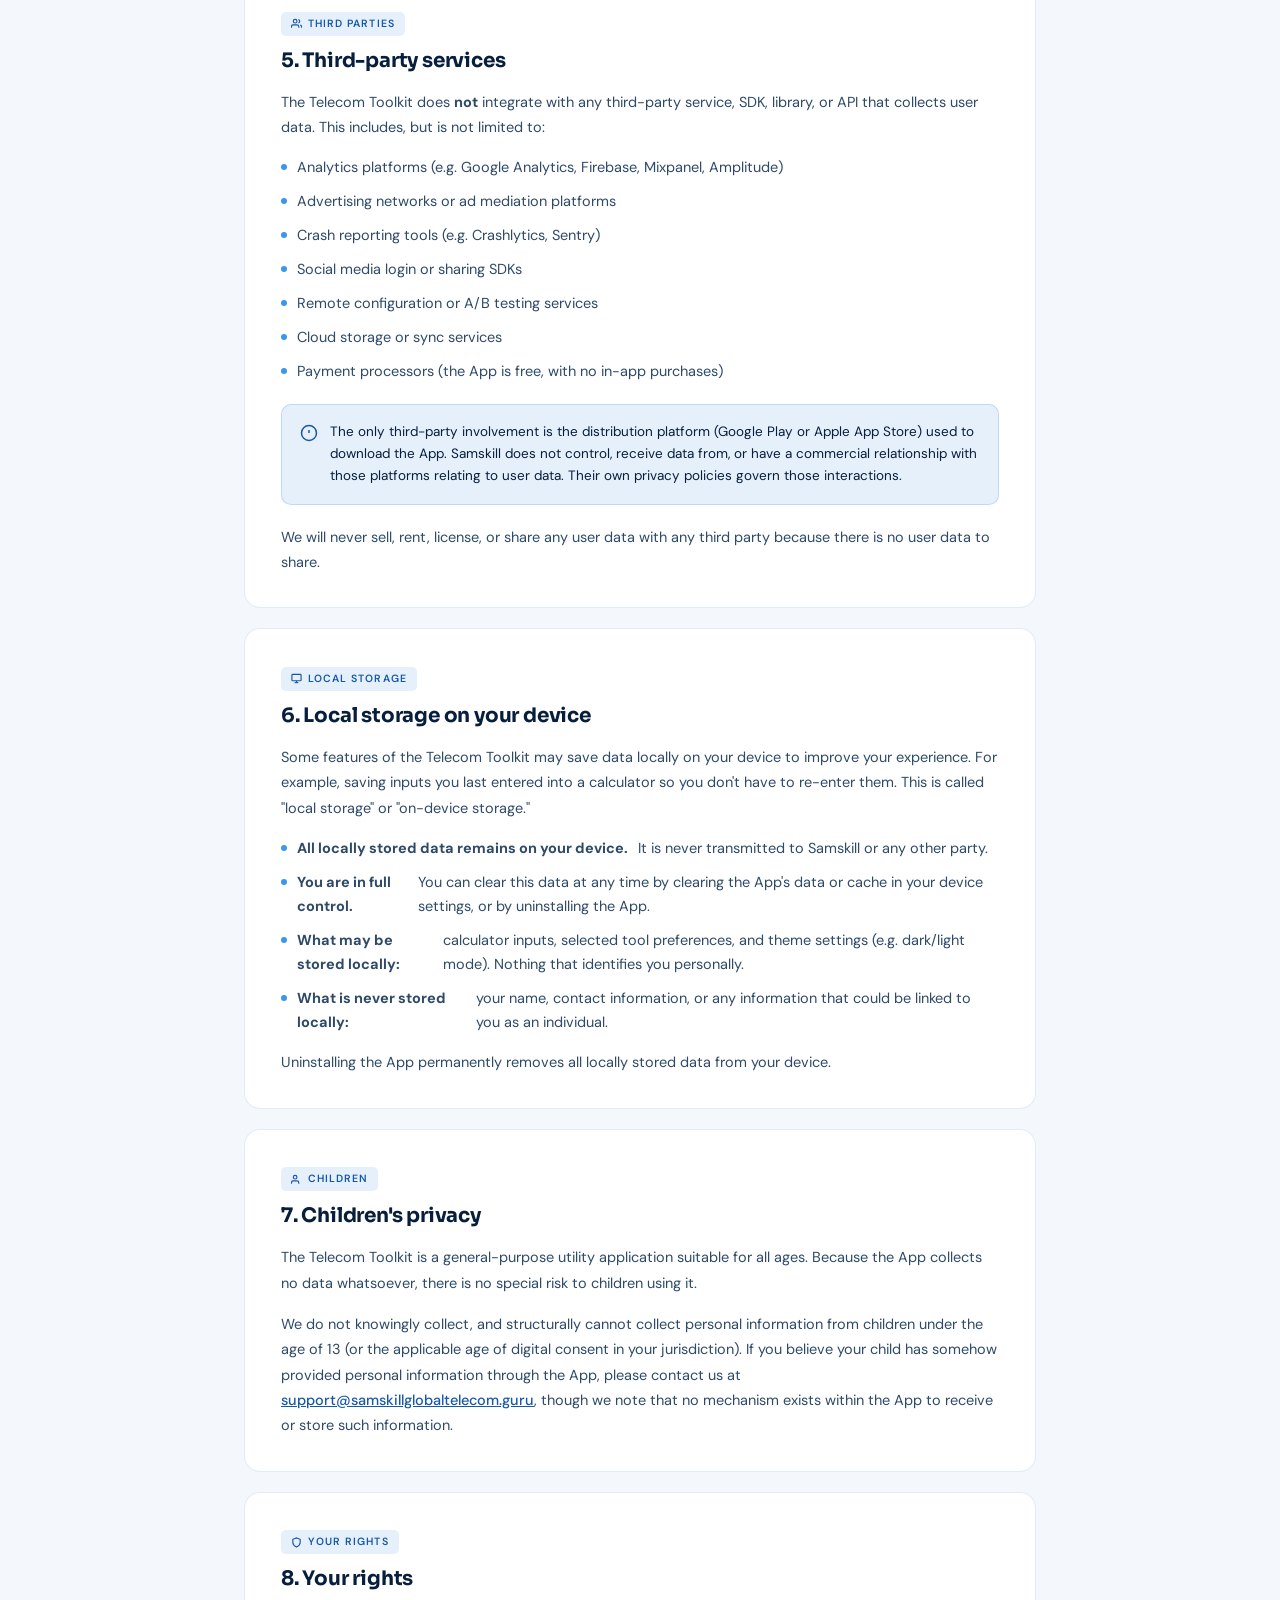
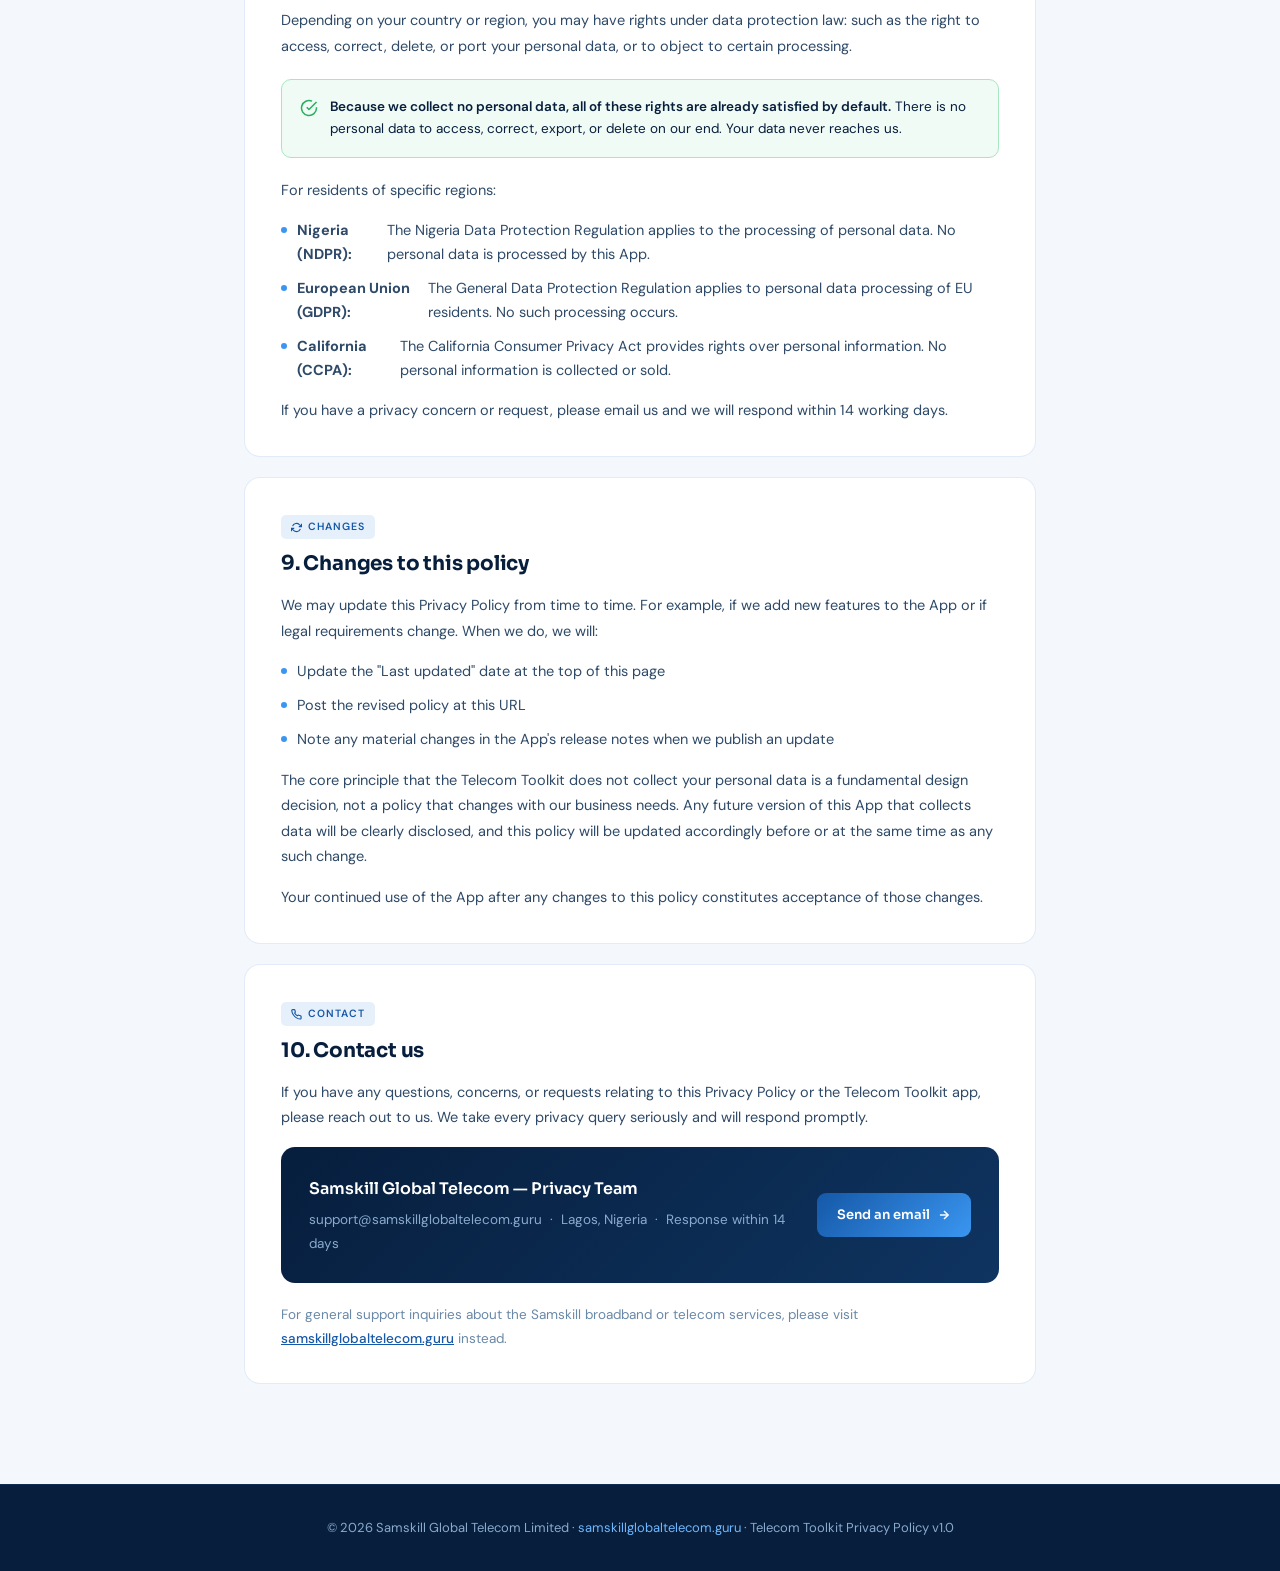
==== commit 675dd3a9: "Update privacy-policy.html" ====
--- a/telecom-toolkit/privacy-policy.html
+++ b/telecom-toolkit/privacy-policy.html
@@ -1233,7 +1233,7 @@
     <!-- FOOTER -->
     <footer class="page-footer">
       <p>
-        © 2026 Samskill Global Telecom ·
+        © 2026 Samskill Global Telecom Limited ·
         <a href="samskill_landing_page.html">samskillglobaltelecom.guru</a> ·
         Telecom Toolkit Privacy Policy v1.0
       </p>
